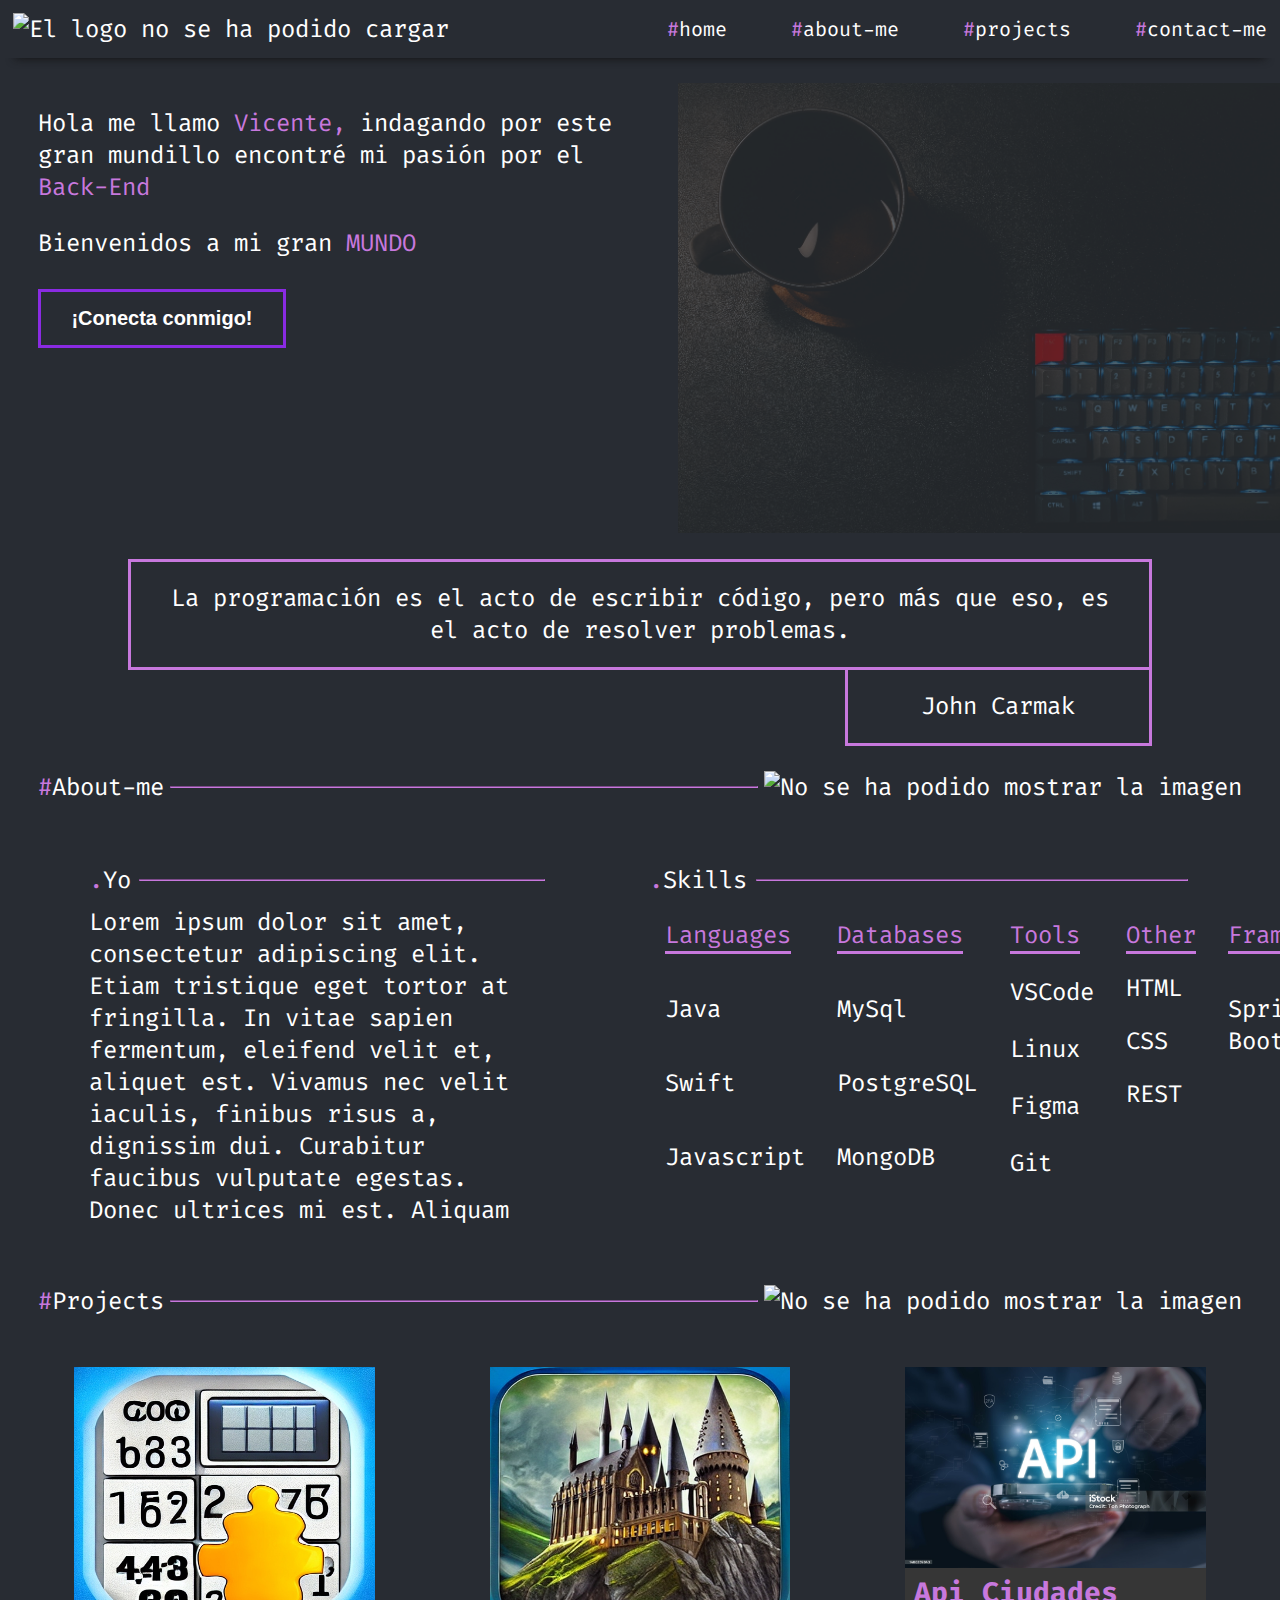
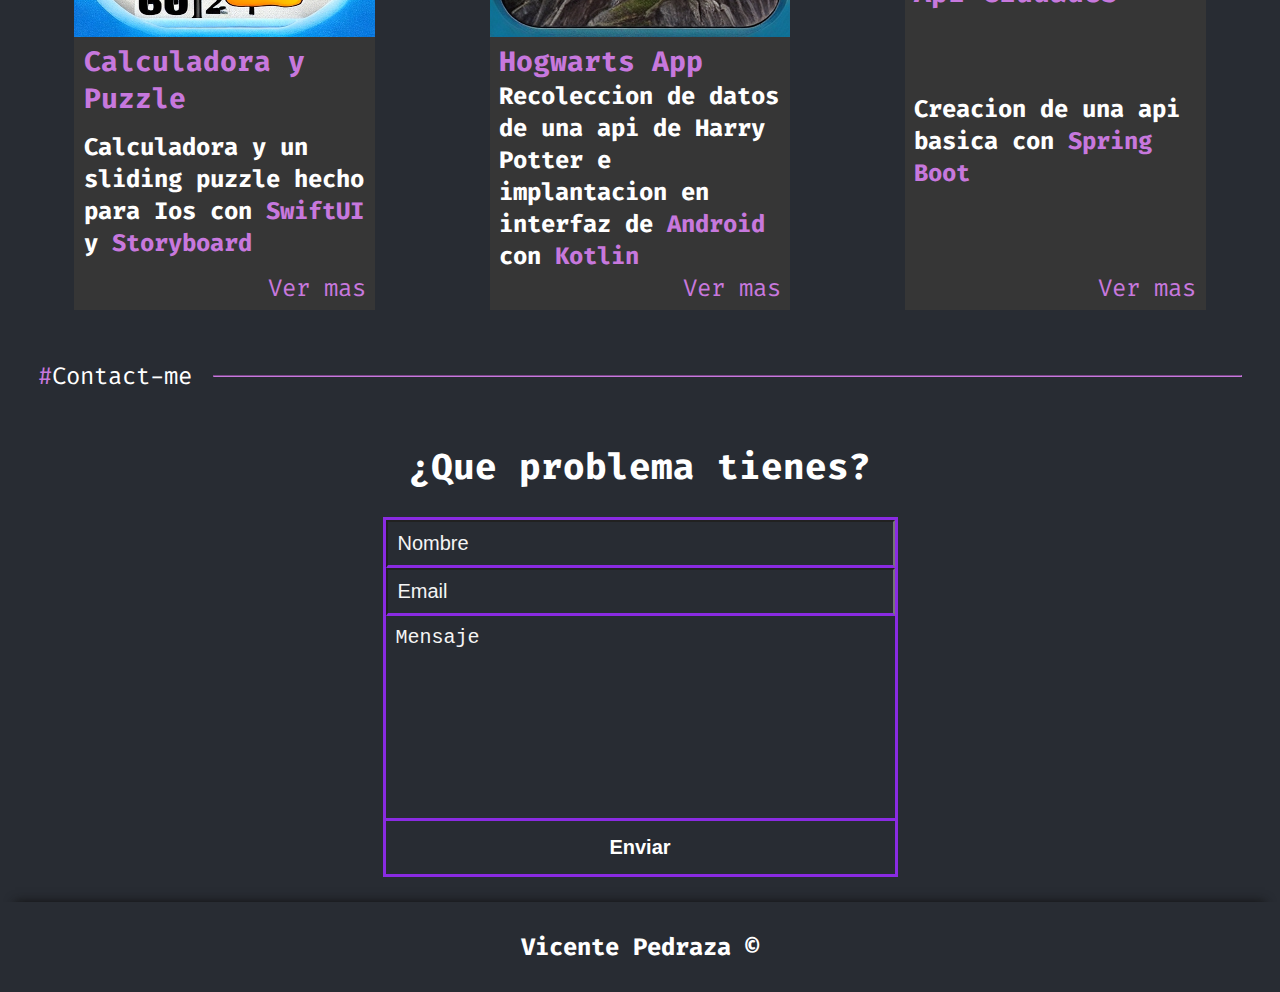
==== index.html @ b5e6cbaa "Subido 13-12-2023" ====
<!DOCTYPE html>
<html lang="es">

<head>
    <meta charset="UTF-8">
    <meta name="viewport" content="width=device-width, initial-scale=1.0">
    <link rel="stylesheet" href="./css/styles.css">
    <title>Portfolio</title>
</head>

<body>
    <header>
        <img src="./src/Logo.png" alt="El logo no se ha podido cargar">
        <div class="enlaces-menu">
            <a href="#home"><span class="morado">#</span>home</a>
            <a href="#about-me"><span class="morado">#</span>about-me</a>
            <a href="#projects"><span class="morado">#</span>projects</a>
            <a href="#contact-me"><span class="morado">#</span>contact-me</a>
        </div>
    </header>
    <main>
        <section class="sect-1" id="home">
            <div class="contenido">
                <div class="texto">
                    <p>Hola me llamo <span class="morado">Vicente, </span>indagando por este gran mundillo encontré mi
                        pasión por el <span class="morado">Back-End</span></p>
                    <p>Bienvenidos a mi gran <span class="morado">MUNDO</span></p>
                    <button><a href="#contact-me">¡Conecta conmigo!</a></button>
                </div>
                <div class="imagen"></div>
            </div>
            <div class="citas">
                <div class="cita">
                    <p id="cita">La programación es el acto de escribir código, pero más que eso, es el acto de resolver problemas.</p>
                </div>
                <div class="autor">
                    <p id="autor">John Carmak</p>
                </div>
            </div>
        </section>
        <section class="sect-2" id="about-me">
            <div class="header-sect">
                <p><span class="morado">#</span>About-me</p>
                <hr>
                <a href="https://www.linkedin.com/in/vicente-pedraza-montavez-8050a11b4/"><img
                        src="./src/linkledin-flecha.png" alt="No se ha podido mostrar la imagen"></a>
            </div>
            <div class="about-me">
                <div class="container-yo">
                    <div class="header-sect">
                        <p><span class="morado">.</span>Yo</p>
                        <hr>
                    </div>
                    <div class="texto-yo">
                        <p>
                            Lorem ipsum dolor sit amet, consectetur adipiscing elit. Etiam tristique eget tortor at
                            fringilla.
                            In vitae sapien fermentum, eleifend velit et, aliquet est.
                            Vivamus nec velit iaculis, finibus risus a, dignissim dui. Curabitur faucibus vulputate
                            egestas.
                            Donec ultrices mi est. Aliquam
                        </p>
                    </div>
                </div>
                <div class="container-skills">
                    <div class="header-sect">
                        <p><span class="morado">.</span>Skills</p>
                        <hr>
                    </div>
                    <div class="skills">
                        <div class="skill">
                            <span class="header-skill morado">Languages</span>
                            <span class="skills-name">
                                <p>Java</p>
                                <p>Swift</p>
                                <p>Javascript</p>
                            </span>
                        </div>
                        <div class="skill">
                            <span class="header-skill morado">Databases</span>
                            <span class="skills-name">
                                <p>MySql</p>
                                <p>PostgreSQL</p>
                                <p>MongoDB</p>
                            </span>
                        </div>
                        <div class="skill">
                            <span class="header-skill morado">Tools</span>
                            <span class="skills-name">
                                <p>VSCode</p>
                                <p>Linux</p>
                                <p>Figma</p>
                                <p>Git</p>
                            </span>
                        </div>
                        <div class="skill">
                            <span class="header-skill morado">Other</span>
                            <span class="skills-name">
                                <p>HTML</p>
                                <p>CSS</p>
                                <p>REST</p>
                            </span>
                        </div>
                        <div class="skill">
                            <span class="header-skill morado">Frameworks</span>
                            <span class="skills-name">
                                <p>Spring Boot</p>
                            </span>
                        </div>
                    </div>
                </div>
            </div>
        </section>
        <section class="sect-3" id="projects">
            <div class="header-sect">
                <p><span class="morado">#</span>Projects</p>
                <hr>
                <a href="https://github.com/VicentePM"><img src="./src/github-flecha.png"
                        alt="No se ha podido mostrar la imagen"></a>
            </div>
            <div class="projects">
                <div class="project">
                    <img src="./src/img-calc-puzzle.jpg" alt="La imagen no se ha podido cargar">
                    <div class="text-project">
                        <h3 class="titulo-proyecto morado">Calculadora y Puzzle</h3>
                        <h4 class="descripcion-proyecto">Calculadora y un sliding puzzle hecho para Ios con <span
                                class="morado">SwiftUI</span> y <span class="morado">Storyboard</span></h4>
                        <a href="" class="morado enlace-proyecto">Ver mas</a>
                    </div>
                </div>
                <div class="project">
                    <img src="./src/img-hogwarts.jpg" alt="La imagen no se ha podido cargar">
                    <div class="text-project">
                        <h3 class="titulo-proyecto morado">Hogwarts App</h3>
                        <h4 class="descripcion-proyecto">Recoleccion de datos de una api de Harry Potter e implantacion
                            en interfaz de <span class="morado">Android</span> con <span class="morado">Kotlin</span>
                        </h4>
                        <a href="" class="morado enlace-proyecto">Ver mas</a>
                    </div>
                </div>
                <div class="project">
                    <img src="./src/img-api.jpg" alt="La imagen no se ha podido cargar">
                    <div class="text-project">
                        <h3 class="titulo-proyecto morado">Api Ciudades</h3>
                        <h4 class="descripcion-proyecto">Creacion de una api basica con <span class="morado">Spring
                                Boot</span></h4>
                        <a href="" class="morado enlace-proyecto">Ver mas</a>
                    </div>
                </div>
            </div>
        </section>
        <section class="sect-4" id="contact-me">
            <div class="header-sect">
                <p><span class="morado">#</span>Contact-me</p>
                <hr>
            </div>
            <h2>¿Que problema tienes?</h2>
            <div class="contacto">
                <form method="post" class="cta-form" id="cta-form">
                    <input type="text" name="nombre" id="form-nombre" placeholder="Nombre" autocomplete="off">
                    <input type="text" name="email" id="form-email" placeholder="Email" autocomplete="off">
                    <textarea name="mensaje" id="form-mensaje" placeholder="Mensaje"></textarea>
                    <button type="submit">Enviar</button>
                </form>
            </div>
        </section>
    </main>
    <footer>
        <h4>Vicente Pedraza &#169</h2>
    </footer>
    <script src="./js/script.js"></script>
</body>

</html>
---- css/styles.css ----
@import url('https://fonts.googleapis.com/css2?family=Fira+Code:wght@400;700&display=swap');

* {
    margin: 0;
    padding: 0;
    box-sizing: border-box;
    scroll-behavior: smooth;
}

body {
    background: #282C33;
    font-family: 'Fira Code', monospace;
    color: white;
    font-size: 24px;
}

.morado {
    color: #C778DD;
}

hr {
    border-color: #C778DD;
}

button {
    background-color: #282C33;
    border: 3px #8a2be2 solid;
    padding: 15px 30px;
    color: white;
    font-weight: bold;
    font-size: 20px;
    transition: background-color 0.3s;
}

button:hover {
    background-color: #8a2be2;
    cursor: pointer;
}

a {
    text-decoration: none;
    color: white;
}

.header-sect {
    display: flex;
    flex-direction: row;
    justify-content: space-between;
    align-items: center;
}

.header-sect hr {
    width: 80%;
    flex: 0.98;
}

/* Header Style */

header {
    display: flex;
    justify-content: space-between;
    align-items: center;
    padding: 1%;
    box-shadow: 0px 15px 10px -15px #111;
}

header img {
    max-height: 6vh;
}

.enlaces-menu {
    display: flex;
}

.enlaces-menu a {
    margin-left: 4rem;
    font-size: 20px;
    position: relative;
}

.enlaces-menu a:hover::before {
    content: '';
    position: absolute;
    width: 100%;
    height: 2px;
    background-color: #8a2be2;
    bottom: -5px;
    left: 0;
}

/* MAIN */

main div {
    margin: 2% 3%;
}

/* Sect-1 Style */

.sect-1 .contenido {
    display: flex;
    justify-content: space-between;
    margin: auto;
}

.texto {
    width: 50%;
}

.sect-1 .texto p,
.button {
    margin-top: 4%;
}

.texto button {
    margin-top: 5%;
}

.imagen {
    margin: 2% 0;
    width: 50%;
    background-image: url("../src/img-sect-1-p.jpg");
    background-repeat: no-repeat;
    background-size: cover;
    opacity: 0.3;
    height: 50vh;
}

.citas {
    display: flex;
    flex-wrap: wrap;
    flex-direction: column;
    align-items: center;
    justify-content: center;
    width: fit-content;
    max-width: 80%;
    margin: 0 auto;
    overflow: auto;
}

.cita,
.autor {
    border: 3px solid #C778DD;
    padding: 2%;
    text-align: center;
    margin: 0;
}

.autor {
    border-top: 0;
    align-self: flex-end;
    width: 30%;
}

/* Sect-2 Style */

.about-me {
    display: flex;
    flex-wrap: nowrap;
    justify-content: space-around;
    align-items: first baseline;
}

.container-yo,
.container-skills {
    width: 50%;
}

.skills {
    display: flex;
    flex-direction: row;
}

.header-skill {
    border-bottom: 3px solid #C778DD;
}

.skill p {
    margin-top: 30%;
}

/* Sect-3 Style */

.projects {
    display: flex;
    flex-wrap: nowrap;
    justify-content: space-between;
}

.project {
    display: flex;
    flex-direction: column;
    width: 25%;
    background-color: #363636;
    height: auto;
    min-height: 45vh;
}

.project img {
    max-height: 30vh;
}

.text-project {
    display: flex;
    flex-direction: column;
    justify-content: space-between;
    height: 100%;
}

.enlace-proyecto {
    align-self: flex-end;
}

/* Sect-4 Style */

.contacto {
    display: flex;
    justify-content: center;
    align-items: center;
    height: 40vh;
    width: 80%;
    margin: 0 auto;
}

.cta-form {
    display: flex;
    flex-direction: column;
    justify-content: flex-start;
    align-items: center;
    border: 3px solid #8a2be2;
    height: 100%;
    flex: .5;
}

input,
textarea {
    width: 100%;
    background-color: #282C33;
    color: white;
    font-size: 20px;
    padding: 10px;
}

input::placeholder,
textarea::placeholder {
    color: whitesmoke;
}

input:focus, textarea:focus {
    outline: none;
}

input {
    flex: 0.1;
    border-bottom: 3px solid #8a2be2;
}

textarea {
    flex: 0.9;
    resize: none;
    border: 0;
}

.cta-form button {
    width: 100%;
    border: 0;
    border-top: 3px solid #8a2be2;
}

.sect-4 h2 {
    text-align: center;
    padding: 2%;
}

footer {
    display: flex;
    justify-content: center;
    align-items: center;

    box-shadow: 0px -15px 10px -15px #111;
    height: 10vh;
    margin-top: 2%;
}
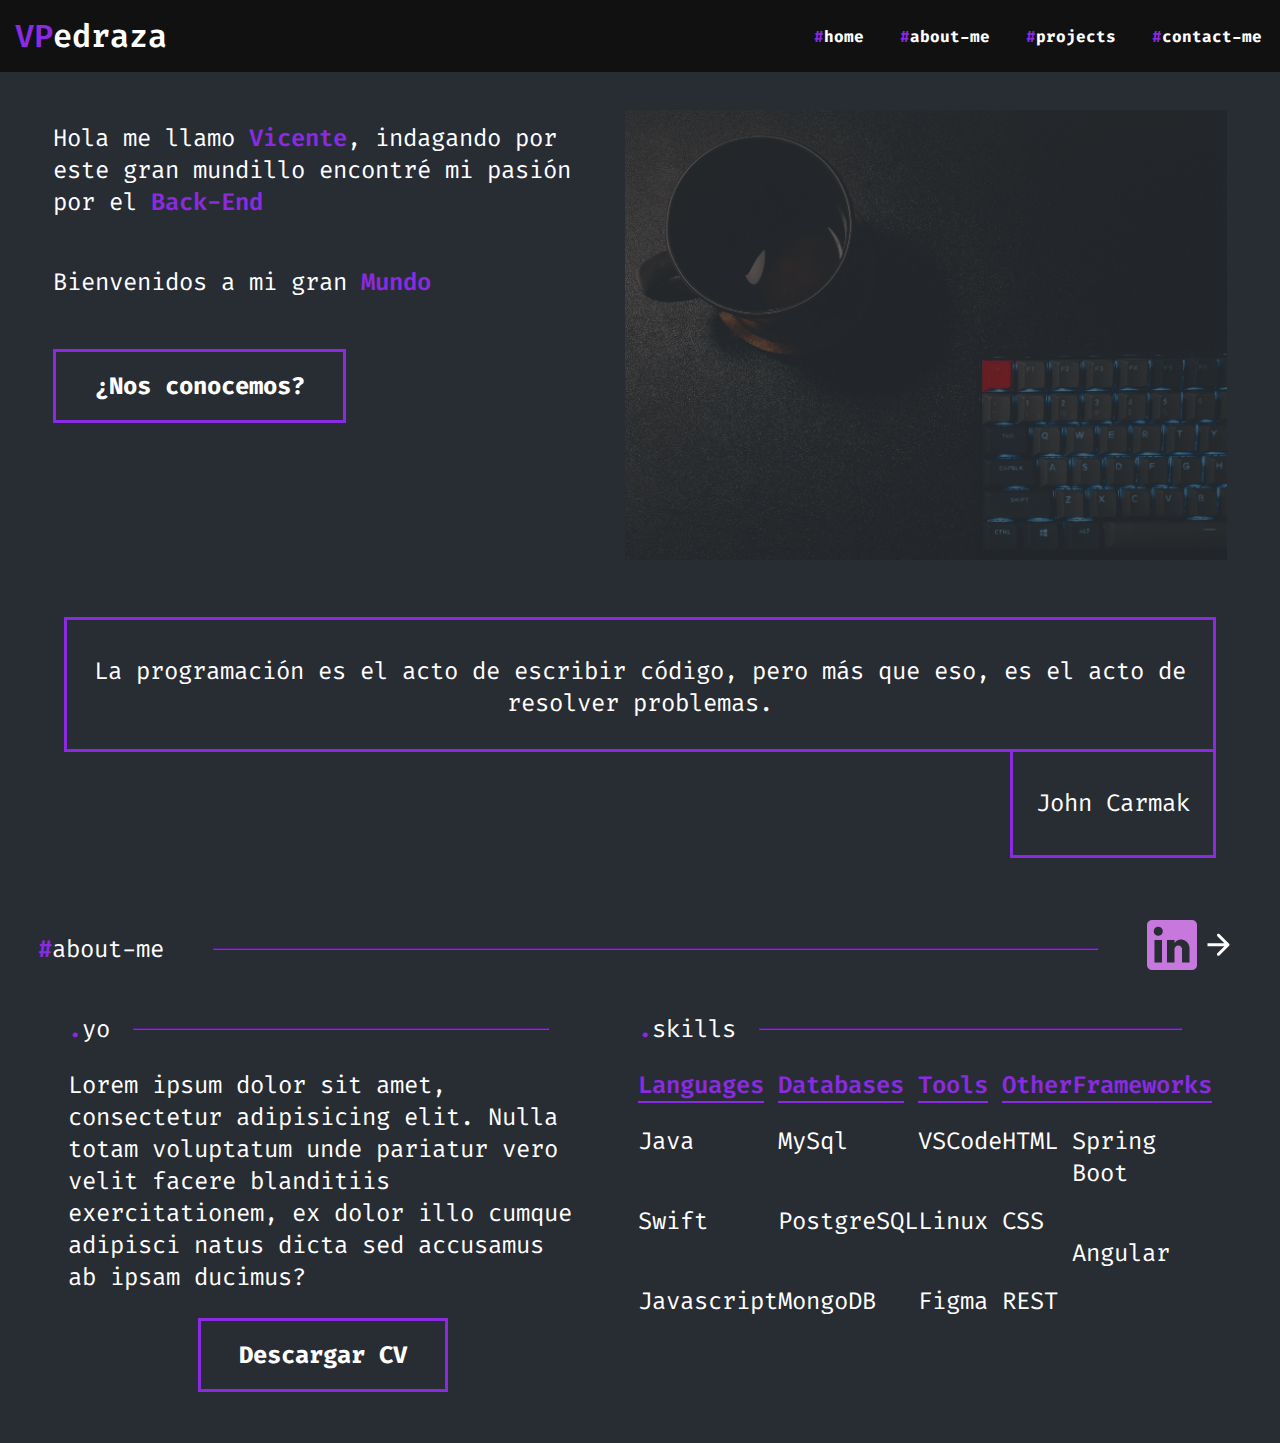
==== commit b12560dc: "New Version Release" ====
--- a/index.html
+++ b/index.html
@@ -1,174 +1,129 @@
 <!DOCTYPE html>
-<html lang="es">
+<html lang="en">
 
 <head>
     <meta charset="UTF-8">
     <meta name="viewport" content="width=device-width, initial-scale=1.0">
-    <link rel="stylesheet" href="./css/styles.css">
-    <title>Portfolio</title>
+    <link
+        href="https://fonts.googleapis.com/icon?family=Material+Icons|Material+Icons+Outlined|Material+Icons+Round|Material+Icons+Sharp|Material+Icons+Two+Tone"
+        rel="stylesheet" />
+    <link rel="preconnect" href="https://fonts.googleapis.com" />
+    <link rel="preconnect" href="https://fonts.gstatic.com" crossorigin />
+    <link rel="stylesheet" href="./styles/styles.css">
+    <title>VPedraza</title>
 </head>
 
 <body>
-    <header>
-        <img src="./src/Logo.png" alt="El logo no se ha podido cargar">
-        <div class="enlaces-menu">
-            <a href="#home"><span class="morado">#</span>home</a>
-            <a href="#about-me"><span class="morado">#</span>about-me</a>
-            <a href="#projects"><span class="morado">#</span>projects</a>
-            <a href="#contact-me"><span class="morado">#</span>contact-me</a>
-        </div>
-    </header>
-    <main>
-        <section class="sect-1" id="home">
-            <div class="contenido">
-                <div class="texto">
-                    <p>Hola me llamo <span class="morado">Vicente, </span>indagando por este gran mundillo encontré mi
-                        pasión por el <span class="morado">Back-End</span></p>
-                    <p>Bienvenidos a mi gran <span class="morado">MUNDO</span></p>
-                    <button><a href="#contact-me">¡Conecta conmigo!</a></button>
+    <div class="portfolio">
+        <header>
+            <input type="checkbox" id="hamburger-check">
+            <div class="logo">
+                <span><span class="purple">VP</span>edraza</span>
+                <label for="hamburger-check"></label>
+            </div>
+
+            <div class="items">
+                <a href="#home" class="item"><span><span class="purple">#</span>home</span></a>
+                <a href="#about-me" class="item"><span><span class="purple">#</span>about-me</span></a>
+                <a href="#projects" class="item"><span><span class="purple">#</span>projects</span></a>
+                <a href="#contact-me" class="item"><span><span class="purple">#</span>contact-me</span></a>
+            </div>
+        </header>
+        <main>
+            <div class="home" id="home">
+                <div class="content">
+                    <div class="text">
+                        <p>Hola me llamo <span class="purple">Vicente</span>, indagando por este gran mundillo encontré
+                            mi
+                            pasión por el <span class="purple">Back-End</span></p>
+                        <p>Bienvenidos a mi gran <span class="purple">Mundo</span></p>
+                        <a href="#contact-me" class="cta">¿Nos conocemos?</a>
+                    </div>
+                    <div class="img-home"></div>
                 </div>
-                <div class="imagen"></div>
-            </div>
-            <div class="citas">
-                <div class="cita">
-                    <p id="cita">La programación es el acto de escribir código, pero más que eso, es el acto de resolver problemas.</p>
-                </div>
-                <div class="autor">
-                    <p id="autor">John Carmak</p>
+                <div class="quotes-container">
+                    <div class="quote">
+                        <p id="quote">La programación es el acto de escribir código, pero más que eso, es el acto de
+                            resolver problemas.</p>
+                    </div>
+                    <div class="author">
+                        <p id="author">John Carmak</p>
+                    </div>
                 </div>
             </div>
-        </section>
-        <section class="sect-2" id="about-me">
-            <div class="header-sect">
-                <p><span class="morado">#</span>About-me</p>
-                <hr>
-                <a href="https://www.linkedin.com/in/vicente-pedraza-montavez-8050a11b4/"><img
-                        src="./src/linkledin-flecha.png" alt="No se ha podido mostrar la imagen"></a>
-            </div>
-            <div class="about-me">
-                <div class="container-yo">
-                    <div class="header-sect">
-                        <p><span class="morado">.</span>Yo</p>
-                        <hr>
+            <div class="about-me" id="about-me">
+                <div class="header-sect">
+                    <p><span class="purple">#</span>about-me</p>
+                    <hr>
+                    <a href="https://www.linkedin.com/in/vicente-pedraza-montavez-8050a11b4/"><img
+                            src="./src/img/linkledin-flecha.png" alt="LinkedIn"></a>
+                </div>
+                <div class="content">
+                    <div class="me-section">
+                        <div class="header-sect">
+                            <p><span class="purple">.</span>yo</p>
+                            <hr>
+                        </div>
+                        <div class="text">
+                            Lorem ipsum dolor sit amet, consectetur adipisicing elit. Nulla totam voluptatum unde
+                            pariatur vero velit facere blanditiis exercitationem, ex dolor illo cumque adipisci natus
+                            dicta sed accusamus ab ipsam ducimus?
+                            <a href="#contact-me" class="cta">Descargar CV</a>
+                        </div>
                     </div>
-                    <div class="texto-yo">
-                        <p>
-                            Lorem ipsum dolor sit amet, consectetur adipiscing elit. Etiam tristique eget tortor at
-                            fringilla.
-                            In vitae sapien fermentum, eleifend velit et, aliquet est.
-                            Vivamus nec velit iaculis, finibus risus a, dignissim dui. Curabitur faucibus vulputate
-                            egestas.
-                            Donec ultrices mi est. Aliquam
-                        </p>
-                    </div>
-                </div>
-                <div class="container-skills">
-                    <div class="header-sect">
-                        <p><span class="morado">.</span>Skills</p>
-                        <hr>
-                    </div>
-                    <div class="skills">
-                        <div class="skill">
-                            <span class="header-skill morado">Languages</span>
-                            <span class="skills-name">
-                                <p>Java</p>
-                                <p>Swift</p>
-                                <p>Javascript</p>
-                            </span>
+                    <div class="skills-section">
+                        <div class="header-sect">
+                            <p><span class="purple">.</span>skills</p>
+                            <hr>
                         </div>
-                        <div class="skill">
-                            <span class="header-skill morado">Databases</span>
-                            <span class="skills-name">
-                                <p>MySql</p>
-                                <p>PostgreSQL</p>
-                                <p>MongoDB</p>
-                            </span>
-                        </div>
-                        <div class="skill">
-                            <span class="header-skill morado">Tools</span>
-                            <span class="skills-name">
-                                <p>VSCode</p>
-                                <p>Linux</p>
-                                <p>Figma</p>
-                                <p>Git</p>
-                            </span>
-                        </div>
-                        <div class="skill">
-                            <span class="header-skill morado">Other</span>
-                            <span class="skills-name">
-                                <p>HTML</p>
-                                <p>CSS</p>
-                                <p>REST</p>
-                            </span>
-                        </div>
-                        <div class="skill">
-                            <span class="header-skill morado">Frameworks</span>
-                            <span class="skills-name">
-                                <p>Spring Boot</p>
-                            </span>
+                        <div class="skills">
+                            <div class="skill">
+                                <span class="header-skill purple">Languages</span>
+                                <span class="skills-name">
+                                    <p>Java</p>
+                                    <p>Swift</p>
+                                    <p>Javascript</p>
+                                </span>
+                            </div>
+                            <div class="skill">
+                                <span class="header-skill purple">Databases</span>
+                                <span class="skills-name">
+                                    <p>MySql</p>
+                                    <p>PostgreSQL</p>
+                                    <p>MongoDB</p>
+                                </span>
+                            </div>
+                            <div class="skill">
+                                <span class="header-skill purple">Tools</span>
+                                <span class="skills-name">
+                                    <p>VSCode</p>
+                                    <p>Linux</p>
+                                    <p>Figma</p>
+                                </span>
+                            </div>
+                            <div class="skill">
+                                <span class="header-skill purple">Other</span>
+                                <span class="skills-name">
+                                    <p>HTML</p>
+                                    <p>CSS</p>
+                                    <p>REST</p>
+                                </span>
+                            </div>
+                            <div class="skill">
+                                <span class="header-skill purple">Frameworks</span>
+                                <span class="skills-name">
+                                    <p>Spring Boot</p>
+                                    <p>Angular</p>
+                                </span>
+                            </div>
                         </div>
                     </div>
                 </div>
             </div>
-        </section>
-        <section class="sect-3" id="projects">
-            <div class="header-sect">
-                <p><span class="morado">#</span>Projects</p>
-                <hr>
-                <a href="https://github.com/VicentePM"><img src="./src/github-flecha.png"
-                        alt="No se ha podido mostrar la imagen"></a>
-            </div>
-            <div class="projects">
-                <div class="project">
-                    <img src="./src/img-calc-puzzle.jpg" alt="La imagen no se ha podido cargar">
-                    <div class="text-project">
-                        <h3 class="titulo-proyecto morado">Calculadora y Puzzle</h3>
-                        <h4 class="descripcion-proyecto">Calculadora y un sliding puzzle hecho para Ios con <span
-                                class="morado">SwiftUI</span> y <span class="morado">Storyboard</span></h4>
-                        <a href="" class="morado enlace-proyecto">Ver mas</a>
-                    </div>
-                </div>
-                <div class="project">
-                    <img src="./src/img-hogwarts.jpg" alt="La imagen no se ha podido cargar">
-                    <div class="text-project">
-                        <h3 class="titulo-proyecto morado">Hogwarts App</h3>
-                        <h4 class="descripcion-proyecto">Recoleccion de datos de una api de Harry Potter e implantacion
-                            en interfaz de <span class="morado">Android</span> con <span class="morado">Kotlin</span>
-                        </h4>
-                        <a href="" class="morado enlace-proyecto">Ver mas</a>
-                    </div>
-                </div>
-                <div class="project">
-                    <img src="./src/img-api.jpg" alt="La imagen no se ha podido cargar">
-                    <div class="text-project">
-                        <h3 class="titulo-proyecto morado">Api Ciudades</h3>
-                        <h4 class="descripcion-proyecto">Creacion de una api basica con <span class="morado">Spring
-                                Boot</span></h4>
-                        <a href="" class="morado enlace-proyecto">Ver mas</a>
-                    </div>
-                </div>
-            </div>
-        </section>
-        <section class="sect-4" id="contact-me">
-            <div class="header-sect">
-                <p><span class="morado">#</span>Contact-me</p>
-                <hr>
-            </div>
-            <h2>¿Que problema tienes?</h2>
-            <div class="contacto">
-                <form method="post" class="cta-form" id="cta-form">
-                    <input type="text" name="nombre" id="form-nombre" placeholder="Nombre" autocomplete="off">
-                    <input type="text" name="email" id="form-email" placeholder="Email" autocomplete="off">
-                    <textarea name="mensaje" id="form-mensaje" placeholder="Mensaje"></textarea>
-                    <button type="submit">Enviar</button>
-                </form>
-            </div>
-        </section>
-    </main>
-    <footer>
-        <h4>Vicente Pedraza &#169</h2>
-    </footer>
-    <script src="./js/script.js"></script>
+        </main>
+    </div>
+
+    <!-- <script src="./js/script.js"></script> -->
 </body>
 
 </html>--- a/styles/styles.css
+++ b/styles/styles.css
@@ -0,0 +1,376 @@
+@import url('https://fonts.googleapis.com/css2?family=Fira+Code&display=swap');
+
+/* GLOBALS */
+
+* {
+    box-sizing: border-box;
+}
+
+body::-webkit-scrollbar {
+    width: 5px;
+}
+
+body::-webkit-scrollbar-track {
+    background: #111;
+}
+
+body::-webkit-scrollbar-thumb {
+    background-color: #8a2be2;
+}
+
+body {
+    width: 100%;
+    height: 100vh;
+
+    margin: 0;
+    padding: 0;
+
+    background: #282C33;
+
+    font-family: 'Fira Code', monospace;
+    font-size: 24px;
+    color: white;
+
+    transition: 300ms ease-in-out;
+
+    scrollbar-width: thin;
+    scrollbar-color: #8a2be2 #282C33;
+
+}
+
+.portfolio {
+    width: 100%;
+    height: 100%;
+
+    display: flex;
+    flex-direction: column;
+    align-items: flex-start;
+    justify-content: flex-start;
+}
+
+.purple {
+    color: #8a2be2;
+    font-weight: 600;
+}
+
+a {
+    text-decoration: none;
+    color: inherit;
+}
+
+.header-sect {
+    display: flex;
+    justify-content: space-between;
+    align-items: center;
+
+    width: 99%;
+    height: fit-content;
+
+}
+
+.header-sect hr {
+    flex: 0.9;
+    border-color: #8a2be2;
+}
+
+/* HEADER */
+
+header {
+    width: 100%;
+    height: fit-content;
+    box-sizing: border-box;
+
+    display: flex;
+    align-items: center;
+    justify-content: space-between;
+
+    background: #111;
+}
+
+.logo {
+    width: fit-content;
+    box-sizing: border-box;
+    padding: 15px;
+
+    font-size: 32px;
+    font-weight: 600;
+
+    display: flex;
+    align-items: center;
+    justify-content: space-between;
+}
+
+#hamburger-check {
+    display: none;
+}
+
+.logo label {
+    display: none;
+}
+
+.items {
+    width: fit-content;
+
+    display: flex;
+    align-items: center;
+    justify-content: center;
+}
+
+.item {
+    width: fit-content;
+    box-sizing: border-box;
+    padding: 10px 18px;
+
+    display: flex;
+    align-items: center;
+    justify-content: center;
+
+    font-size: 16px;
+    font-weight: bold;
+    text-decoration: none;
+
+    color: inherit;
+    text-decoration: underline 0.15em rgba(0, 0, 0, 0);
+    text-underline-offset: 0.2em;
+    transition: text-decoration-color 300ms, text-underline-offset 300ms;
+}
+
+.item:hover {
+    text-decoration-color: #8a2be2;
+    text-underline-offset: 0.4em;
+}
+
+/* MAIN */
+
+main {
+
+    width: 100%;
+}
+
+/* HOME */
+
+.home {
+    padding: 2% 3%;
+    width: 100%;
+}
+
+.home .content {
+    display: flex;
+    justify-content: space-around;
+}
+
+.home .content .text {
+    width: 45%;
+}
+
+.home .text {
+    display: flex;
+    flex-direction: column;
+    align-items: flex-start;
+}
+
+.cta {
+    margin: 5% 0;
+    padding: 2vh 3vw;
+    border: 3px solid #8a2be2;
+
+    text-align: center;
+
+    font-weight: bold;
+}
+
+.cta:hover {
+    background-color: #8a2be2;
+    transition: ease-in-out 300ms;
+}
+
+.img-home {
+    margin: 1% 0;
+    width: 50%;
+    background-image: url("../src/img/img-sect-1-p.jpg");
+    background-repeat: no-repeat;
+    background-size: cover;
+    opacity: 0.3;
+    height: 50vh;
+}
+
+/* QUOTES */
+
+.quotes-container {
+    display: flex;
+    flex-direction: column;
+
+    justify-content: center;
+    align-items: center;
+
+    margin: 0 auto;
+
+    width: 90vw;
+    margin-top: 5vh;
+}
+
+.quote {
+    border: 3px solid #8a2be2;
+    padding: 1% 2%;
+    text-align: center;
+
+    height: 15vh;
+    width: 90vw;
+}
+
+.author {
+    align-self: flex-end;
+    border: 3px solid #8a2be2;
+    border-top: 0;
+    padding: 1% 2%;
+}
+
+/* ABOUT-ME */
+
+.about-me {
+    padding: 2% 3%;
+    width: 100%;
+}
+
+.about-me .content {
+    display: flex;
+    justify-content: space-around;
+    align-items: flex-start;
+}
+
+.about-me .me-section {
+    flex: .45;
+}
+
+.about-me .skills-section {
+    flex: .45;
+}
+
+.me-section .text {
+    display: flex;
+    flex-direction: column;
+    align-items: center;
+}
+
+.skills-section .skills {
+    display: flex;
+    flex-direction: row;
+    justify-content: space-between;
+    align-items: flex-start;
+    transition: ease-in-out 300ms;
+}
+
+.header-skill {
+    border-bottom: 2px solid #8a2be2;
+}
+
+.skills-name {
+    display: flex;
+    flex-direction: column;
+}
+
+/* RESPONSIVE */
+
+@media screen and (max-width: 650px) {
+    header {
+        flex-direction: column;
+    }
+
+    header .logo {
+        width: 100%;
+    }
+
+    header .logo label {
+        display: block;
+        cursor: pointer;
+        position: relative;
+        width: 30px;
+        height: 30px;
+    }
+
+    header .logo label::before {
+        position: absolute;
+        content: "menu";
+        font-family: "Material Icons";
+        top: 0;
+        left: 0;
+        font-size: 30px;
+    }
+
+    header .items {
+        width: 100%;
+        flex-direction: column;
+        max-height: 0;
+        overflow: hidden;
+        transition: 0.5s ease-in-out;
+    }
+
+    header .item {
+        width: 100%;
+        padding: 15px;
+        border-radius: 0;
+        border-top: 0.5mm solid #8a2be2;
+    }
+
+    #hamburger-check:checked~.items {
+        max-height: 500px;
+    }
+
+    #hamburger-check:checked~.logo label::before {
+        content: "close";
+    }
+
+    main {
+        width: 100vw;
+    }
+
+    .home .content {
+        flex-direction: column;
+    }
+
+    .home .content .text {
+        width: 100%;
+        align-items: center;
+        text-align: center;
+    }
+
+    .img-home {
+        width: 100%;
+        align-self: center;
+    }
+
+    .quote {
+        height: 20vh;
+        overflow-y: scroll;
+        align-self: center;
+    }
+
+    .about-me .content {
+        flex-direction: column;
+    }
+
+    .me-section {
+        width: 96vw;
+    }
+
+    .skills-section {
+        width: 95vw;
+    }
+
+    .skills-section .skills {
+        flex-direction: column;
+        justify-content: space-around;
+        align-items: center;
+    }
+
+
+
+    .skill {
+        text-align: center;
+        border: 1px solid #8a2be2;
+        width: 90vw;
+        margin: 3vh 0;
+    }
+
+
+}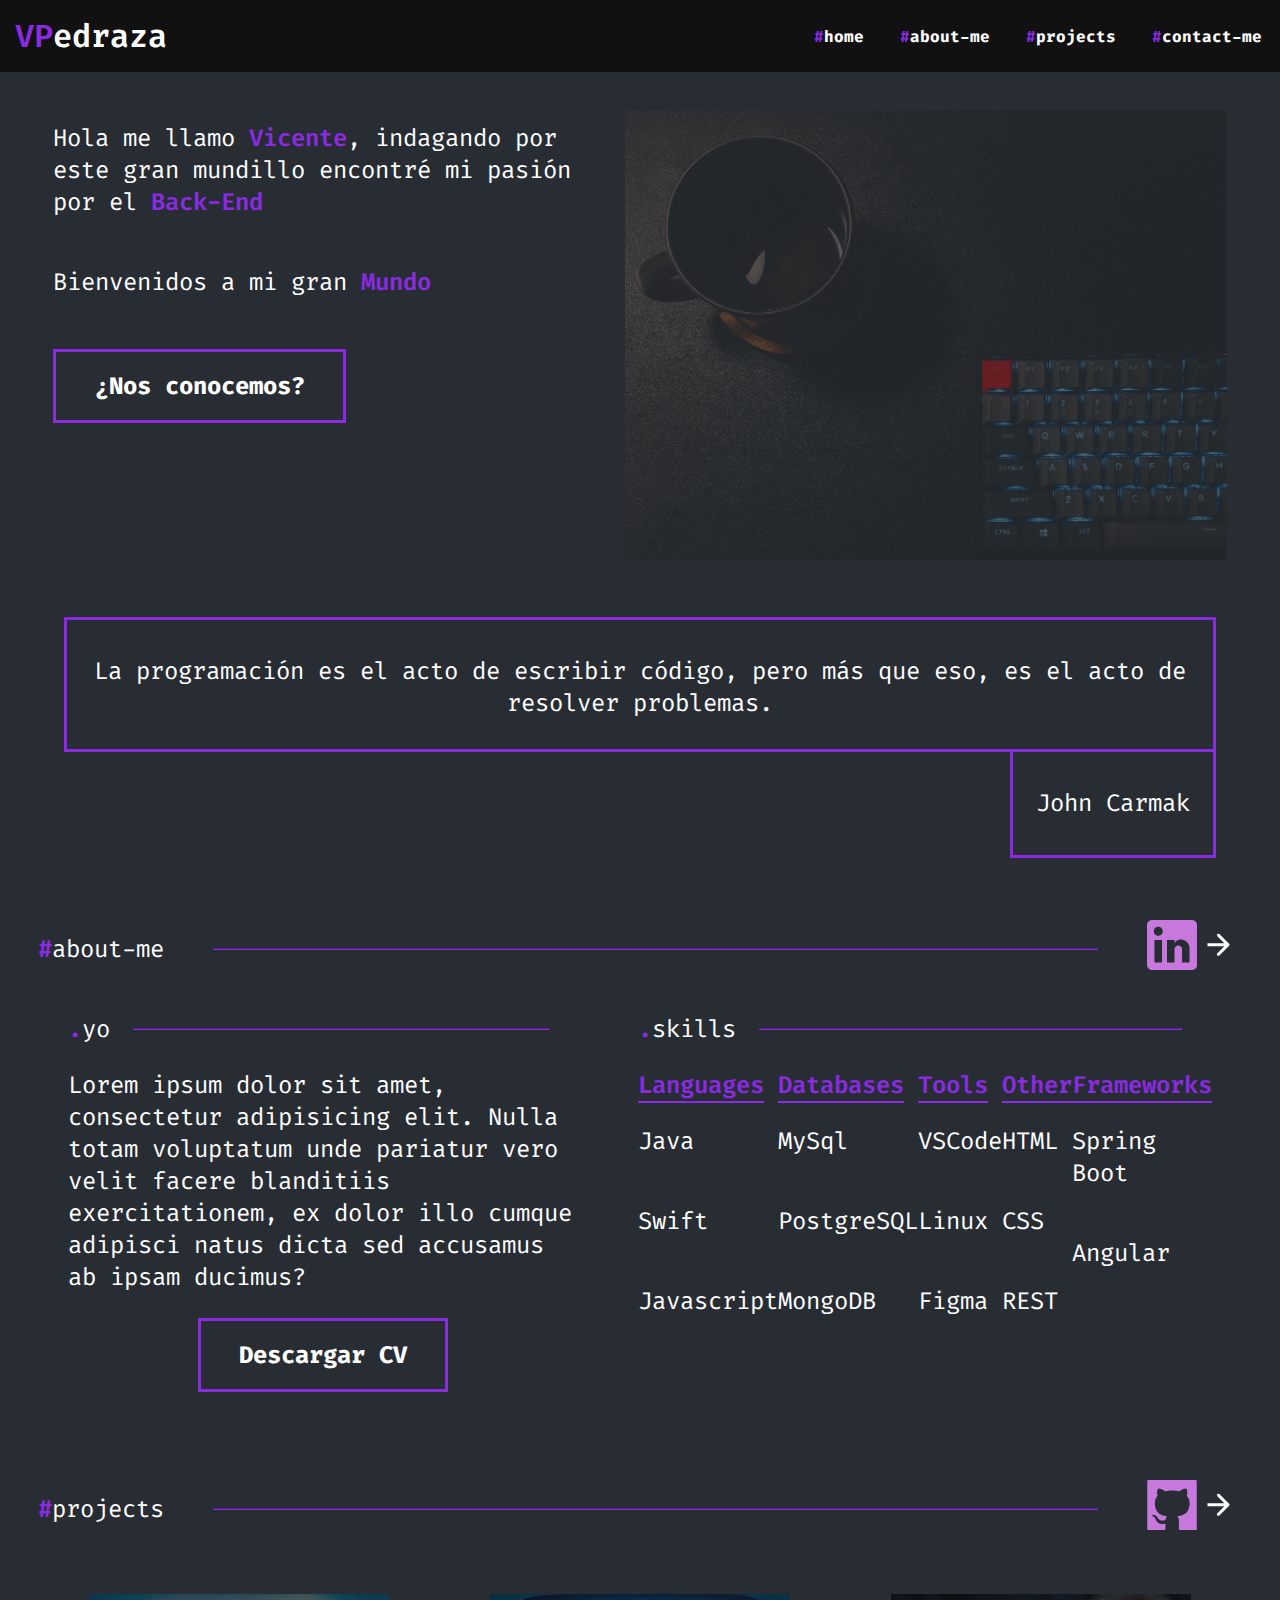
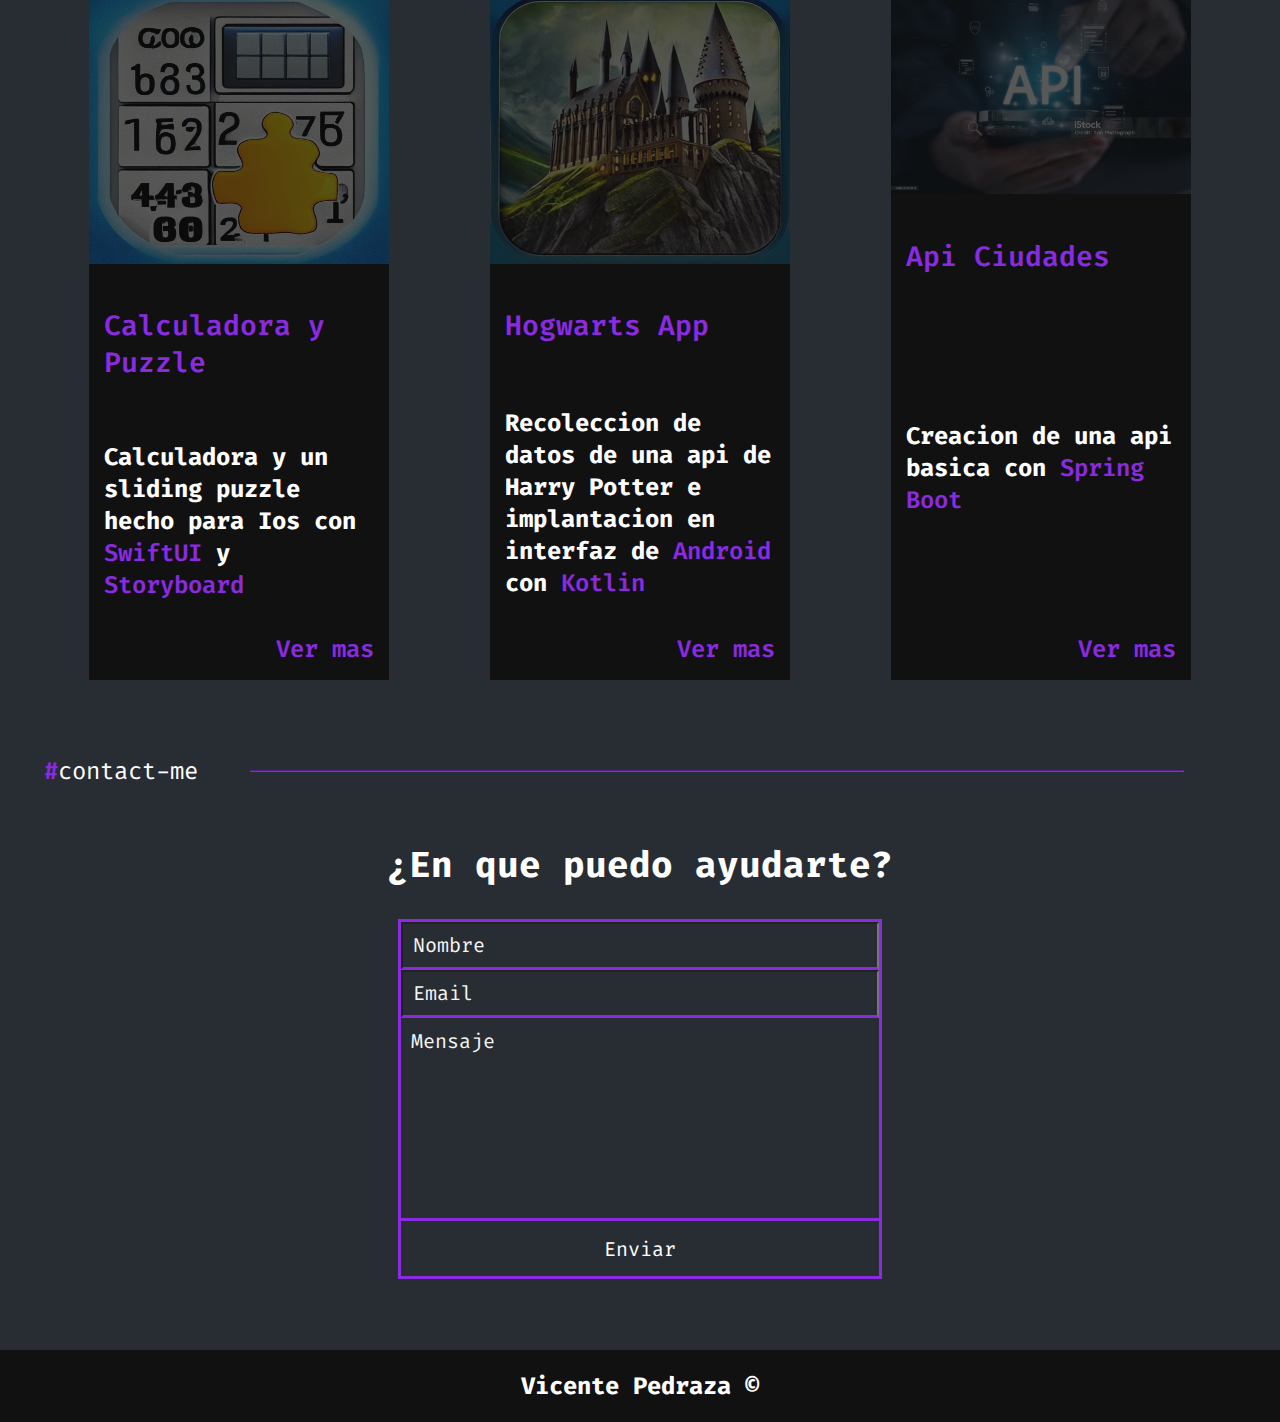
==== commit 06acfc11: "End of design, next step end the about-me text" ====
--- a/index.html
+++ b/index.html
@@ -120,9 +120,63 @@
                     </div>
                 </div>
             </div>
+            <div class="projects-section" id="projects">
+                <div class="header-sect">
+                    <p><span class="purple">#</span>projects</p>
+                    <hr>
+                    <a href="https://github.com/VicentePM"><img src="./src/img/github-flecha.png" alt="LinkedIn"></a>
+                </div>
+                <div class="projects">
+                    <div class="project">
+                        <img src="./src/img/img-calc-puzzle.jpg" alt="La imagen no se ha podido cargar">
+                        <div class="text">
+                            <h3 class="title purple">Calculadora y Puzzle</h3>
+                            <h4 class="description">Calculadora y un sliding puzzle hecho para Ios con <span
+                                    class="purple">SwiftUI</span> y <span class="purple">Storyboard</span></h4>
+                            <a href="" class="purple link">Ver mas</a>
+                        </div>
+                    </div>
+                    <div class="project">
+                        <img src="./src/img/img-hogwarts.jpg" alt="La imagen no se ha podido cargar">
+                        <div class="text">
+                            <h3 class="title purple">Hogwarts App</h3>
+                            <h4 class="description">Recoleccion de datos de una api de Harry Potter e implantacion
+                                en interfaz de <span class="purple">Android</span> con <span
+                                    class="purple">Kotlin</span></h4>
+                            <a href="" class="purple link">Ver mas</a>
+                        </div>
+                    </div>
+                    <div class="project">
+                        <img src="./src/img/img-api.jpg" alt="La imagen no se ha podido cargar">
+                        <div class="text">
+                            <h3 class="title purple">Api Ciudades</h3>
+                            <h4 class="description">Creacion de una api basica con <span class="purple">Spring
+                                    Boot</span></h4>
+                            <a href="" class="purple link">Ver mas</a>
+                        </div>
+                    </div>
+                </div>
+            </div>
+            <div class="contact-me" id="contact-me">
+                <div class="header-sect">
+                    <p><span class="purple">#</span>contact-me</p>
+                    <hr>
+                </div>
+                <h2>¿En que puedo ayudarte?</h2>
+                <div class="contact-form">
+                    <form method="post" class="cta-form" id="cta-form">
+                        <input type="text" name="name" id="form-name" placeholder="Nombre" autocomplete="off">
+                        <input type="text" name="email" id="form-email" placeholder="Email" autocomplete="off">
+                        <textarea name="message" id="form-message" placeholder="Mensaje"></textarea>
+                        <button type="submit">Enviar</button>
+                    </form>
+                </div>
+            </div>
         </main>
+        <footer>
+            <h4>Vicente Pedraza &#169</h2>
+        </footer>
     </div>
-
     <!-- <script src="./js/script.js"></script> -->
 </body>
 
--- a/styles/styles.css
+++ b/styles/styles.css
@@ -6,6 +6,10 @@
     box-sizing: border-box;
 }
 
+html {
+    scroll-behavior: smooth;
+}
+
 body::-webkit-scrollbar {
     width: 5px;
 }
@@ -17,6 +21,7 @@
 body::-webkit-scrollbar-thumb {
     background-color: #8a2be2;
 }
+
 
 body {
     width: 100%;
@@ -35,7 +40,6 @@
 
     scrollbar-width: thin;
     scrollbar-color: #8a2be2 #282C33;
-
 }
 
 .portfolio {
@@ -269,6 +273,150 @@
     flex-direction: column;
 }
 
+/* PROJECTS */
+
+.projects-section {
+    padding: 2% 3%;
+    width: 100%;
+}
+
+.projects {
+    display: flex;
+    justify-content: space-around;
+
+    margin-top: 5vh;
+}
+
+.project {
+    display: flex;
+    flex-direction: column;
+    
+    width: 25%;
+    height: auto;
+    min-height: 45vh;
+
+    background-color: #111;
+
+}
+
+.project img {
+    max-height: 30vh;
+    opacity: 0.3;
+    transition: ease-in-out 300ms;
+}
+
+.project img:hover{
+    opacity: 1;
+}
+
+.project .text {
+    display: flex;
+    flex-direction: column;
+    justify-content: space-between;
+    align-items: flex-start;
+
+    padding: 5%;
+    height: 100%;
+}
+
+.project .text .link {
+    align-self: flex-end;
+}
+
+/* CONTACT-ME */
+
+.contact-me {
+    padding: 2% 3%;
+    width: 100%;
+    display: flex;
+    flex-direction: column;
+    align-items: center;
+}
+
+.contact-form {
+    display: flex;
+    justify-content: center;
+    align-items: center;
+    height: 40vh;
+    width: 80%;
+    margin: 0 auto;
+}
+
+.cta-form {
+    display: flex;
+    flex-direction: column;
+    justify-content: flex-start;
+    align-items: center;
+    border: 3px solid #8a2be2;
+    height: 100%;
+    flex: .5;
+}
+
+input,
+textarea {
+    width: 100%;
+    background-color: #282C33;
+    color: white;
+    font-size: 20px;
+    padding: 10px;
+}
+
+input::placeholder,
+textarea::placeholder,
+button {
+    color: whitesmoke;
+    font-family: 'Fira Code', monospace;
+    font-size: 20px;
+}
+
+input:focus, textarea:focus {
+    outline: none;
+}
+
+input {
+    flex: 0.1;
+    border-bottom: 3px solid #8a2be2;
+}
+
+textarea {
+    flex: 1;
+    resize: none;
+    border: 0;
+}
+
+.cta-form button {
+    width: 100%;
+    border: 0;
+    border-top: 3px solid #8a2be2;
+    padding: 3%;
+    background-color: #282C33;
+    color: white;
+}
+
+button {
+    transition: ease-in-out 300ms;
+}
+
+button:hover {
+    background-color: #8a2be2;
+    cursor: pointer;
+}
+
+/* FOOTER */
+
+footer {
+    display: flex;
+    justify-content: center;
+    align-items: center;
+
+    background-color: #111;
+    
+    height: 8vh;
+    width: 100%;
+
+    margin-top: 5vh;
+}
+
 /* RESPONSIVE */
 
 @media screen and (max-width: 650px) {
@@ -363,8 +511,6 @@
         align-items: center;
     }
 
-
-
     .skill {
         text-align: center;
         border: 1px solid #8a2be2;
@@ -372,5 +518,24 @@
         margin: 3vh 0;
     }
 
-
+    .projects {
+        flex-direction: column;
+    }
+
+    .project {
+        width: 100%;
+        margin-bottom: 3vh;
+    }
+
+    .contact-me h2 {
+        text-align: center;
+    }
+
+    .contact-form {
+        width: 90%;
+    }
+
+    .cta-form {
+        flex: 1;
+    }
 }